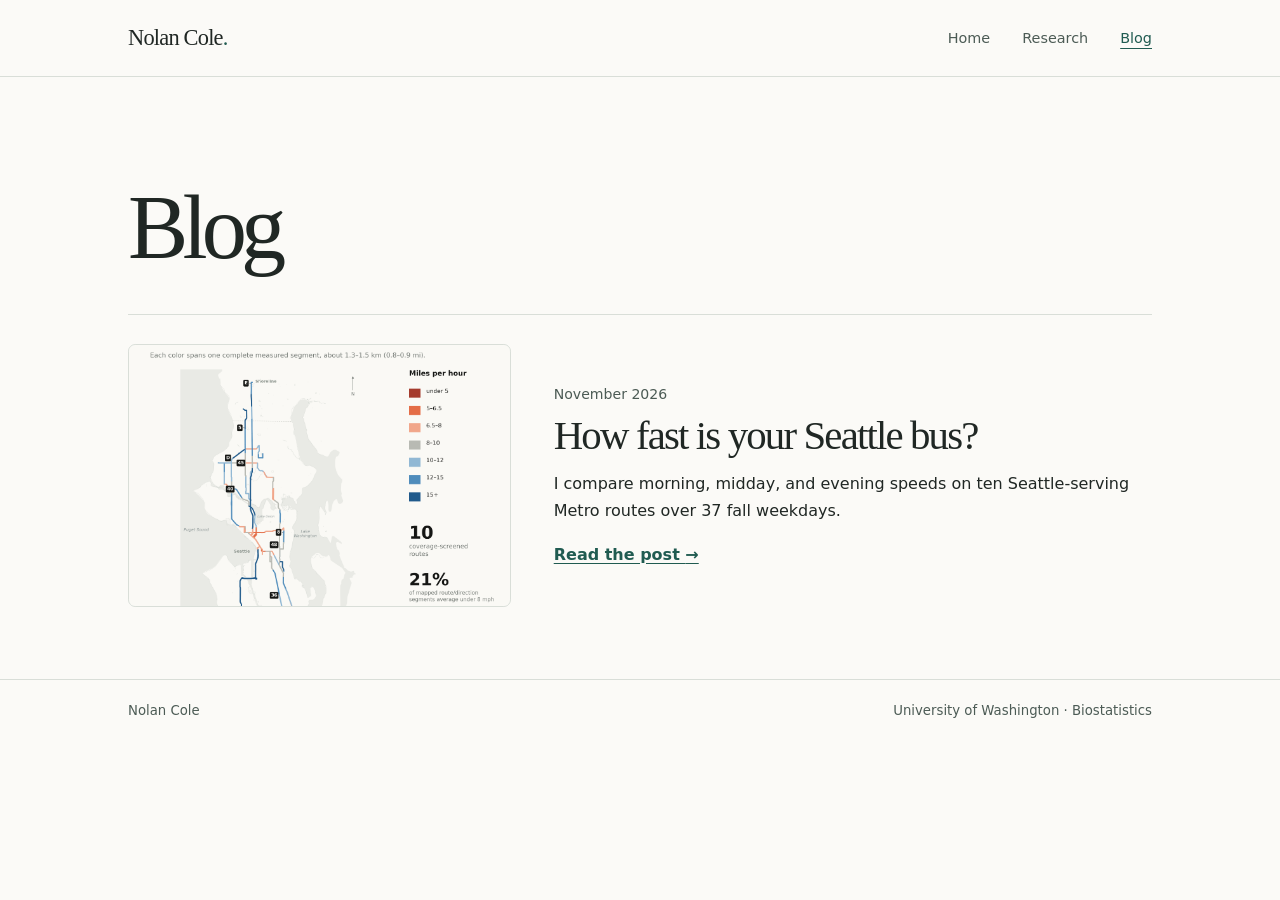
==== blog/index.html @ 980b2121 "Publish Nolan Cole's personal website" ====
<!doctype html>
<html lang="en">
<head>
  <meta charset="utf-8">
  <meta name="viewport" content="width=device-width, initial-scale=1">
  <meta name="description" content="Writing and data analyses by Nolan Cole.">
  <link rel="canonical" href="https://colethestatistician.github.io/blog/">
  <link rel="stylesheet" href="../assets/site.css">
  <title>Blog · Nolan Cole</title>
</head>
<body>
  <a class="skip" href="#main">Skip to content</a>
  <header class="site-header">
    <div class="wrap header-inner">
      <a class="wordmark" href="../index.html">Nolan Cole<span aria-hidden="true">.</span></a>
      <nav aria-label="Main navigation">
        <a href="../index.html">Home</a>
        <a href="../research/index.html">Research</a>
        <a href="../blog/index.html" aria-current="page">Blog</a>
      </nav>
    </div>
  </header>
  <main id="main" class="wrap" tabindex="-1">
<header class="page-heading"><h1>Blog</h1></header>
    <article class="post-preview">
      <a class="post-art" href="seattle-bus-speed/index.html" tabindex="-1" aria-hidden="true"><img src="../assets/seattle-bus-map.png" width="2400" height="3200" alt=""></a>
      <div>
        <p class="eyebrow">November 2026</p>
        <h2><a href="seattle-bus-speed/index.html">How fast is your Seattle bus?</a></h2>
        <p>I compare morning, midday, and evening speeds on ten Seattle-serving Metro routes over 37 fall weekdays.</p>
        <a class="text-link" href="seattle-bus-speed/index.html">Read the post <span aria-hidden="true">→</span></a>
      </div>
    </article>
  </main>
  <footer class="site-footer">
    <div class="wrap footer-inner"><span>Nolan Cole</span><span>University of Washington · Biostatistics</span></div>
  </footer>
</body>
</html>
---- assets/site.css ----
:root {
  color-scheme: light;
  --paper: #fbfaf7;
  --ink: #202724;
  --muted: #4c5b55;
  --line: #d9ded8;
  --accent: #205b51;
  --panel: #eef3ef;
  --serif: Georgia, "Times New Roman", serif;
  --sans: system-ui, -apple-system, BlinkMacSystemFont, "Segoe UI", sans-serif;
}

* { box-sizing: border-box; }
body {
  margin: 0;
  background: var(--paper);
  color: var(--ink);
  font: 1rem/1.7 var(--sans);
}
a { color: var(--accent); text-underline-offset: .19em; }
a:hover { text-decoration-thickness: .13em; }
:focus-visible { outline: 2px solid #985523; outline-offset: 4px; }
main:focus { outline: none; }
p { margin: 0 0 1em; }
h1, h2 { font-family: var(--serif); font-weight: 500; margin: 0; line-height: 1.08; }
h1 { font-size: clamp(3rem, 9vw, 5.65rem); letter-spacing: -.065em; }
h2 { font-size: clamp(1.75rem, 3.75vw, 2.55rem); letter-spacing: -.045em; }
.wrap { width: min(64rem, calc(100% - 4rem)); margin-inline: auto; }
.skip, .sr-only { position: absolute; width: 1px; height: 1px; clip-path: inset(50%); overflow: hidden; white-space: nowrap; }
.skip:focus { z-index: 2; top: 1rem; left: 1rem; width: auto; height: auto; clip-path: none; background: var(--paper); padding: .4rem .8rem; }
.site-header, .site-footer { border-block-end: 1px solid var(--line); }
.header-inner, .footer-inner { display: flex; align-items: center; justify-content: space-between; flex-wrap: wrap; gap: .55rem 1.4rem; }
.header-inner { min-height: 4.75rem; }
.wordmark { color: var(--ink); font: 500 1.4rem/1 var(--serif); letter-spacing: -.035em; text-decoration: none; }
.wordmark span { color: var(--accent); }
nav { display: flex; gap: clamp(.9rem, 3vw, 2rem); }
nav a { color: var(--muted); text-decoration: none; font-size: .9rem; padding-block: .45rem; }
nav a[aria-current], nav a:hover { color: var(--accent); text-decoration: underline; text-underline-offset: .35em; }
main { padding-block: clamp(3.25rem, 8vw, 6.8rem) 4.5rem; }
.intro { display: grid; justify-items: start; }
.role { margin: .85rem 0 0; font-size: clamp(1.15rem, 3vw, 1.4rem); font-weight: 550; }
.affiliation { color: var(--muted); margin: .12rem 0 0; }
.bio { max-width: 69ch; margin-top: clamp(1.75rem, 5vw, 2.6rem); }
.bio p:last-child, .research-copy p:last-child { margin-bottom: 0; }
.home-section { margin-top: 2.9rem; border-top: 1px solid var(--line); padding-top: 1.45rem; }
.news-list { list-style: none; padding: 0; margin: 1.05rem 0 0; }
.news-list li { display: grid; grid-template-columns: 8.4rem 1fr; gap: .25rem 1.25rem; }
.news-list time, .eyebrow, .note { color: var(--muted); font-size: .88rem; }
.news-list a { font-weight: 600; }
.news-list p { color: var(--muted); margin: .15rem 0 0; }
.page-links { display: grid; grid-template-columns: 1fr 1fr; gap: 1rem; }
.page-links a { display: flex; justify-content: space-between; gap: 1rem; padding: 1.1rem 1.25rem; border: 1px solid var(--line); border-radius: .45rem; text-decoration: none; }
.page-links a:hover { background: var(--panel); border-color: var(--accent); }
.page-links strong { display: block; font: 500 1.4rem/1.35 var(--serif); }
.page-links a span span { display: block; margin-top: .3rem; color: var(--muted); font-size: .91rem; }
.profiles { display: flex; flex-wrap: wrap; gap: .6rem 1.6rem; font-size: .92rem; }
.profiles a { font-weight: 550; }
.site-footer { border-block-start: 1px solid var(--line); border-block-end: 0; }
.footer-inner { padding-block: 1.25rem; color: var(--muted); font-size: .83rem; }
.page-heading { margin-bottom: 2.3rem; }
.research-row {
  display: grid;
  grid-template-columns: minmax(0, .84fr) minmax(0, 1.16fr);
  align-items: center;
  gap: clamp(1.2rem, 4vw, 3.25rem);
  padding-block: 2.2rem;
  border-top: 1px solid var(--line);
}
.research-figure { margin: 0; }
.research-figure img { display: block; width: 100%; height: auto; border: 1px solid var(--line); border-radius: .45rem; background: #fff; }
.research-figure figcaption { color: var(--muted); font-size: .81rem; line-height: 1.5; margin-top: .55rem; }
.research-copy h2 { margin-bottom: .8rem; }
button { font: inherit; }
#gcm-toggle { padding: 0 .18rem; border: 0; color: var(--accent); background: transparent; cursor: pointer; text-decoration: underline; text-underline-offset: .15em; }
.post-preview { display: grid; grid-template-columns: minmax(0, .78fr) minmax(0, 1.22fr); align-items: center; gap: clamp(1rem, 4vw, 2.7rem); border-top: 1px solid var(--line); padding-top: 1.8rem; }
.post-art { display: block; aspect-ratio: 1.45; border-radius: .45rem; border: 1px solid var(--line); overflow: hidden; background: #eaf0eb; }
.post-art img { display: block; width: 100%; height: 100%; object-fit: cover; object-position: center 36%; }
.eyebrow { margin-bottom: .45rem; }
.post-preview h2 { margin-bottom: .75rem; }
.post-preview h2 a { color: var(--ink); text-decoration: none; }
.post-preview h2 a:hover { text-decoration: underline; }
.text-link { font-weight: 600; }
.post { max-width: 49rem; }
.post .page-heading { margin-block: 1.6rem; }
.post .post-lead { font-size: 1.22rem; }
.post p { max-width: 66ch; }
.button { display: inline-block; margin-block: .6rem .55rem; padding: .65rem 1rem; border-radius: .35rem; background: var(--accent); color: #fff; text-decoration: none; font-weight: 600; }
.button:hover { background: #17483f; text-decoration: underline; }
.back { font-size: .9rem; }

@media (max-width: 42rem) {
  .wrap { width: calc(100% - 2.25rem); }
  .research-row, .post-preview { grid-template-columns: 1fr; align-items: start; }
  .research-copy { grid-row: 1; }
  .research-figure, .post-art { width: min(100%, 27rem); }
  .page-links, .news-list li { grid-template-columns: 1fr; }
}
@media (max-width: 23rem) {
  .header-inner { padding-block: .6rem; }
  nav { width: 100%; }
}
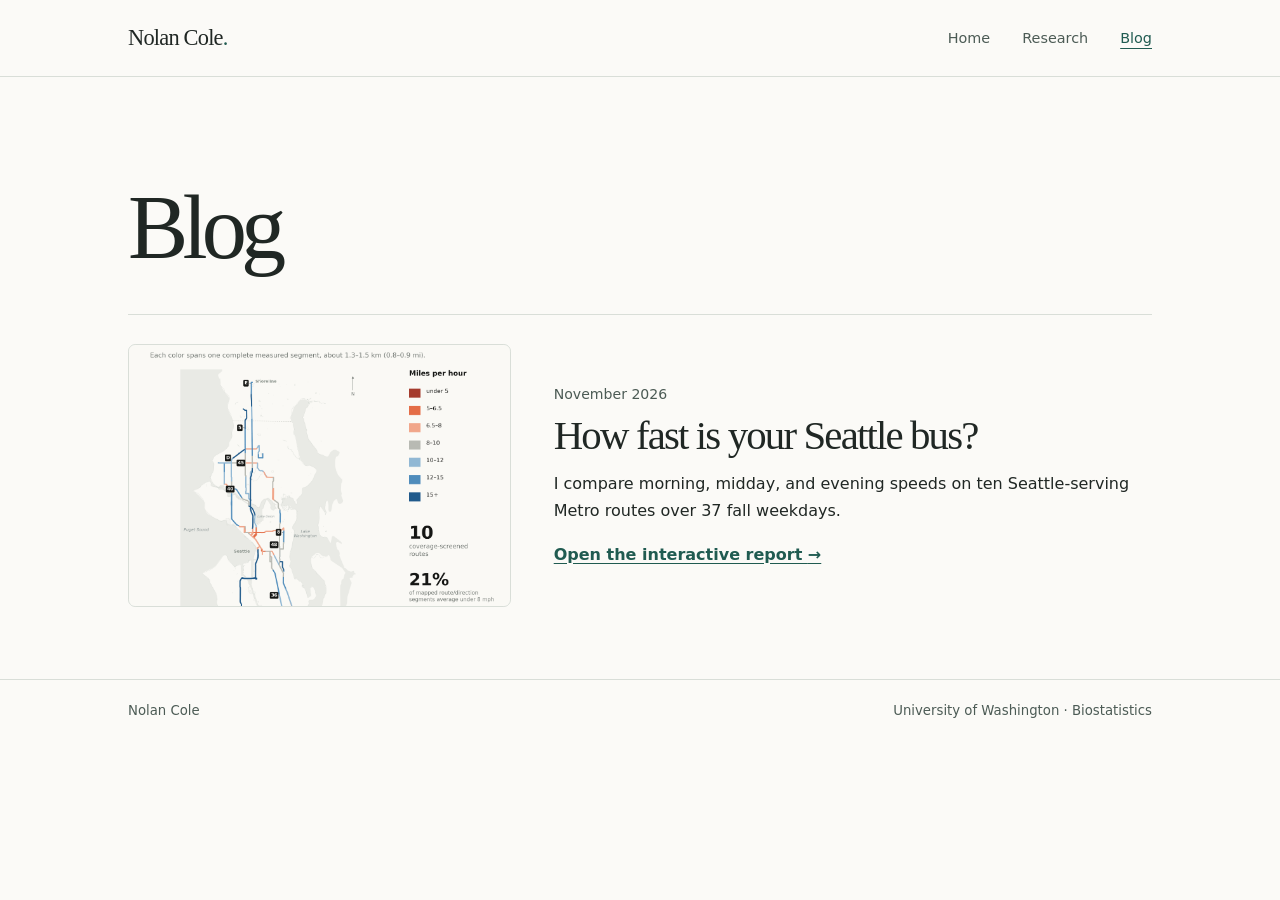
==== commit a7b3ef7b: "Link directly to the Seattle bus report" ====
--- a/blog/index.html
+++ b/blog/index.html
@@ -23,12 +23,12 @@
   <main id="main" class="wrap" tabindex="-1">
 <header class="page-heading"><h1>Blog</h1></header>
     <article class="post-preview">
-      <a class="post-art" href="seattle-bus-speed/index.html" tabindex="-1" aria-hidden="true"><img src="../assets/seattle-bus-map.png" width="2400" height="3200" alt=""></a>
+      <a class="post-art" href="seattle-bus-speed/report.html" tabindex="-1" aria-hidden="true"><img src="../assets/seattle-bus-map.png" width="2400" height="3200" alt=""></a>
       <div>
         <p class="eyebrow">November 2026</p>
-        <h2><a href="seattle-bus-speed/index.html">How fast is your Seattle bus?</a></h2>
+        <h2><a href="seattle-bus-speed/report.html">How fast is your Seattle bus?</a></h2>
         <p>I compare morning, midday, and evening speeds on ten Seattle-serving Metro routes over 37 fall weekdays.</p>
-        <a class="text-link" href="seattle-bus-speed/index.html">Read the post <span aria-hidden="true">→</span></a>
+        <a class="text-link" href="seattle-bus-speed/report.html">Open the interactive report <span aria-hidden="true">→</span></a>
       </div>
     </article>
   </main>
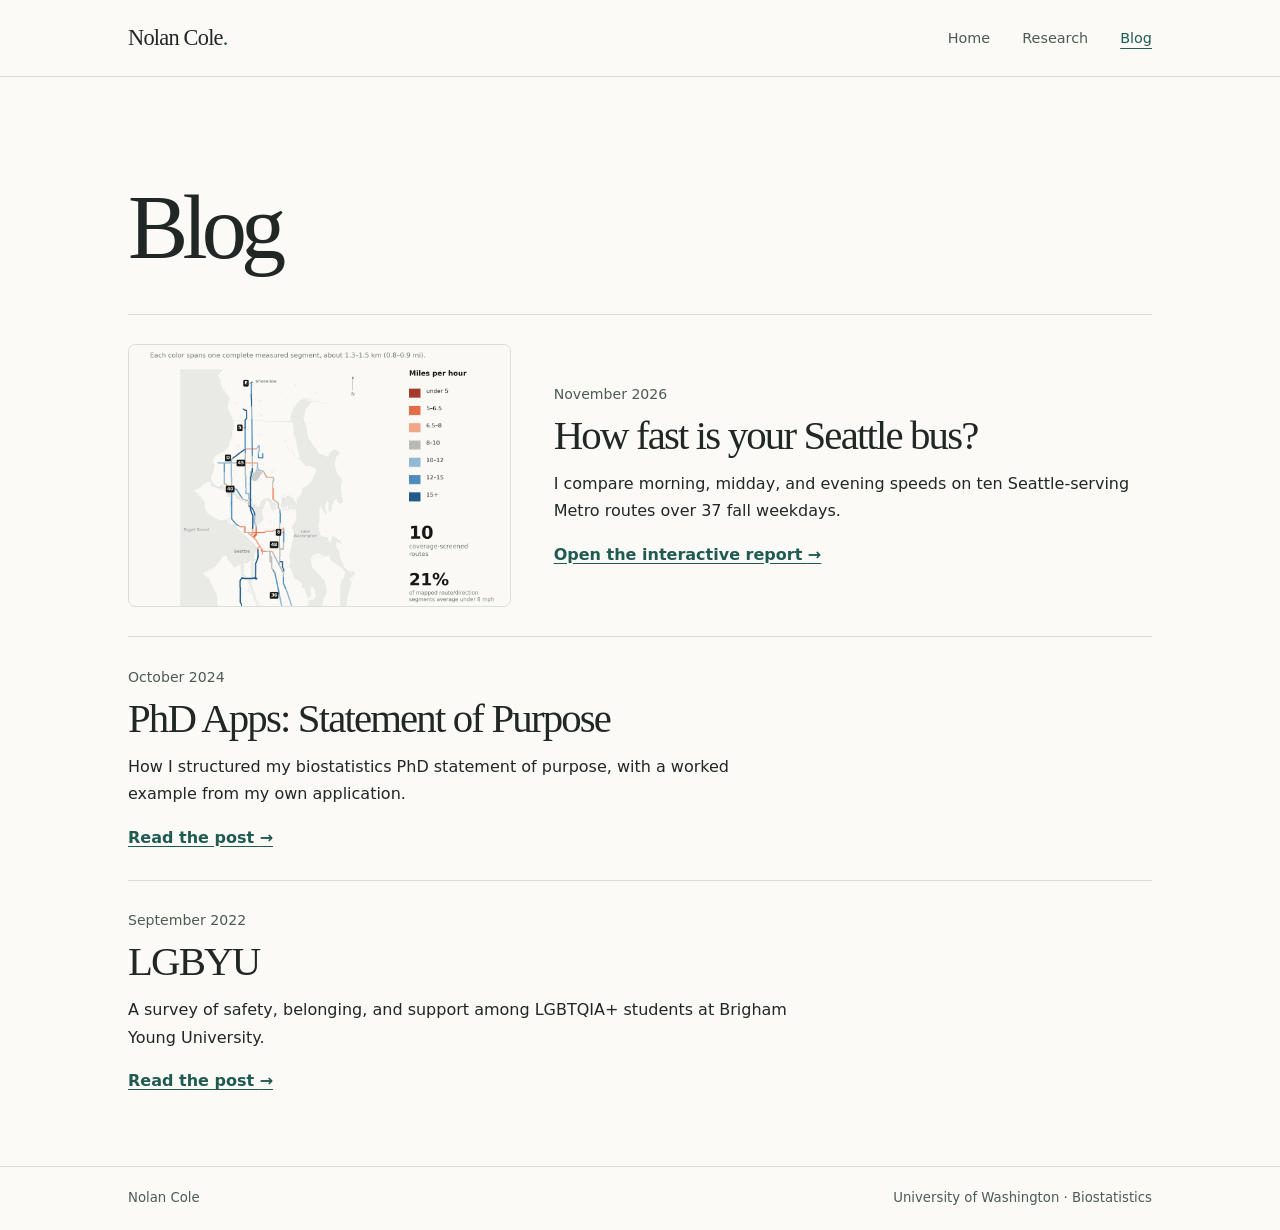
==== commit 4c08c315: "Migrate Statement of Purpose and LGBYU blog posts" ====
--- a/blog/index.html
+++ b/blog/index.html
@@ -6,6 +6,7 @@
   <meta name="description" content="Writing and data analyses by Nolan Cole.">
   <link rel="canonical" href="https://colethestatistician.github.io/blog/">
   <link rel="stylesheet" href="../assets/site.css">
+  <link rel="stylesheet" href="posts.css">
   <title>Blog · Nolan Cole</title>
 </head>
 <body>
@@ -21,14 +22,30 @@
     </div>
   </header>
   <main id="main" class="wrap" tabindex="-1">
-<header class="page-heading"><h1>Blog</h1></header>
+    <header class="page-heading"><h1>Blog</h1></header>
     <article class="post-preview">
       <a class="post-art" href="seattle-bus-speed/report.html" tabindex="-1" aria-hidden="true"><img src="../assets/seattle-bus-map.png" width="2400" height="3200" alt=""></a>
       <div>
-        <p class="eyebrow">November 2026</p>
+        <p class="eyebrow"><time datetime="2026-11">November 2026</time></p>
         <h2><a href="seattle-bus-speed/report.html">How fast is your Seattle bus?</a></h2>
         <p>I compare morning, midday, and evening speeds on ten Seattle-serving Metro routes over 37 fall weekdays.</p>
         <a class="text-link" href="seattle-bus-speed/report.html">Open the interactive report <span aria-hidden="true">→</span></a>
+      </div>
+    </article>
+    <article class="post-preview post-preview-text">
+      <div>
+        <p class="eyebrow"><time datetime="2024-10">October 2024</time></p>
+        <h2><a href="phd-apps-statement-of-purpose/index.html">PhD Apps: Statement of Purpose</a></h2>
+        <p>How I structured my biostatistics PhD statement of purpose, with a worked example from my own application.</p>
+        <a class="text-link" href="phd-apps-statement-of-purpose/index.html">Read the post <span aria-hidden="true">→</span></a>
+      </div>
+    </article>
+    <article class="post-preview post-preview-text">
+      <div>
+        <p class="eyebrow"><time datetime="2022-09">September 2022</time></p>
+        <h2><a href="lgbyu/index.html">LGBYU</a></h2>
+        <p>A survey of safety, belonging, and support among LGBTQIA+ students at Brigham Young University.</p>
+        <a class="text-link" href="lgbyu/index.html">Read the post <span aria-hidden="true">→</span></a>
       </div>
     </article>
   </main>
--- a/assets/site.css
+++ b/assets/site.css
@@ -41,6 +41,23 @@
 .role { margin: .85rem 0 0; font-size: clamp(1.15rem, 3vw, 1.4rem); font-weight: 550; }
 .affiliation { color: var(--muted); margin: .12rem 0 0; }
 .bio { max-width: 69ch; margin-top: clamp(1.75rem, 5vw, 2.6rem); }
+.intro-body {
+  display: grid;
+  grid-template-columns: minmax(0, 1fr) auto;
+  align-items: start;
+  gap: clamp(1.5rem, 4vw, 3rem);
+  margin-top: clamp(1.75rem, 5vw, 2.6rem);
+}
+.intro-body .bio { margin-top: 0; }
+.intro-headshot {
+  grid-column: 2;
+  grid-row: 1;
+  display: block;
+  width: clamp(9rem, 20vw, 13.5rem);
+  height: auto;
+  border: 1px solid var(--line);
+  border-radius: 50%;
+}
 .bio p:last-child, .research-copy p:last-child { margin-bottom: 0; }
 .home-section { margin-top: 2.9rem; border-top: 1px solid var(--line); padding-top: 1.45rem; }
 .news-list { list-style: none; padding: 0; margin: 1.05rem 0 0; }
@@ -90,6 +107,8 @@
 
 @media (max-width: 42rem) {
   .wrap { width: calc(100% - 2.25rem); }
+  .intro-body { grid-template-columns: 1fr; }
+  .intro-headshot { grid-column: 1; }
   .research-row, .post-preview { grid-template-columns: 1fr; align-items: start; }
   .research-copy { grid-row: 1; }
   .research-figure, .post-art { width: min(100%, 27rem); }
--- a/blog/posts.css
+++ b/blog/posts.css
@@ -0,0 +1,18 @@
+.post-preview + .post-preview { margin-top: 1.8rem; }
+.post-preview-text { grid-template-columns: minmax(0, 1fr); }
+.post-preview-text p { max-width: 66ch; }
+.migrated-post h2 { margin-block: 2rem .8rem; }
+.migrated-post h3 { margin-block: 1.5rem .55rem; }
+.migrated-post li { margin-block: .35rem; }
+.migrated-post figure { margin: 1.35rem 0 1.75rem; }
+.migrated-post img { display: block; max-width: 100%; height: auto; }
+.migrated-post blockquote {
+  margin: 1.15rem 0;
+  padding: .65rem 1rem;
+  border-inline-start: .2rem solid var(--accent);
+  background: var(--panel);
+}
+.migrated-post blockquote p:last-child { margin-bottom: 0; }
+.post-contents { margin-block: 1.4rem; }
+.post-contents summary { cursor: pointer; }
+.post-source { margin-top: 2rem; font-size: .88rem; }
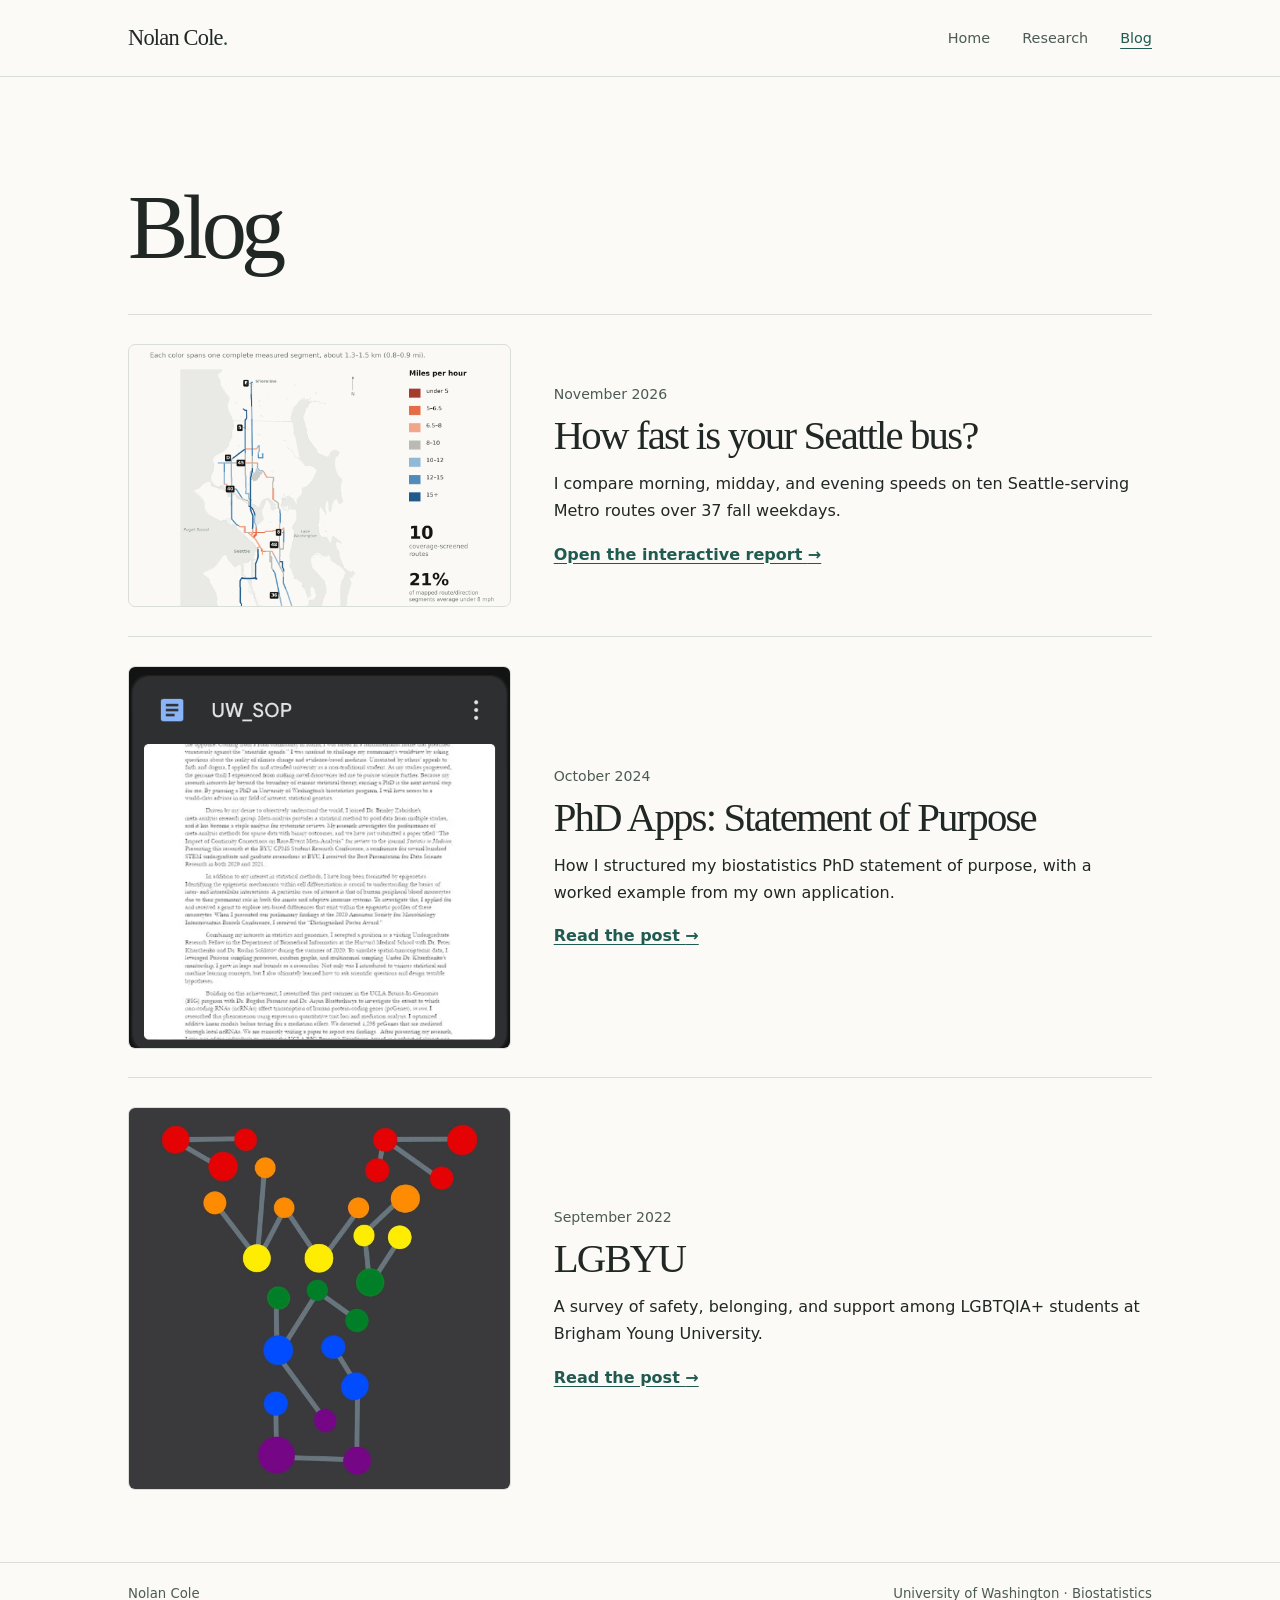
==== commit 87e31d27: "Restore migrated blog images and original thumbnails" ====
--- a/blog/index.html
+++ b/blog/index.html
@@ -32,7 +32,8 @@
         <a class="text-link" href="seattle-bus-speed/report.html">Open the interactive report <span aria-hidden="true">→</span></a>
       </div>
     </article>
-    <article class="post-preview post-preview-text">
+    <article class="post-preview">
+      <a class="post-art post-art-square" href="phd-apps-statement-of-purpose/index.html" tabindex="-1" aria-hidden="true"><img src="../assets/statement-of-purpose-preview.png" width="540" height="540" alt=""></a>
       <div>
         <p class="eyebrow"><time datetime="2024-10">October 2024</time></p>
         <h2><a href="phd-apps-statement-of-purpose/index.html">PhD Apps: Statement of Purpose</a></h2>
@@ -40,7 +41,8 @@
         <a class="text-link" href="phd-apps-statement-of-purpose/index.html">Read the post <span aria-hidden="true">→</span></a>
       </div>
     </article>
-    <article class="post-preview post-preview-text">
+    <article class="post-preview">
+      <a class="post-art post-art-square" href="lgbyu/index.html" tabindex="-1" aria-hidden="true"><img src="../assets/lgbyu-preview.jpg" width="1280" height="1280" alt=""></a>
       <div>
         <p class="eyebrow"><time datetime="2022-09">September 2022</time></p>
         <h2><a href="lgbyu/index.html">LGBYU</a></h2>
--- a/blog/posts.css
+++ b/blog/posts.css
@@ -1,6 +1,5 @@
 .post-preview + .post-preview { margin-top: 1.8rem; }
-.post-preview-text { grid-template-columns: minmax(0, 1fr); }
-.post-preview-text p { max-width: 66ch; }
+.post-art-square { aspect-ratio: 1; }
 .migrated-post h2 { margin-block: 2rem .8rem; }
 .migrated-post h3 { margin-block: 1.5rem .55rem; }
 .migrated-post li { margin-block: .35rem; }
